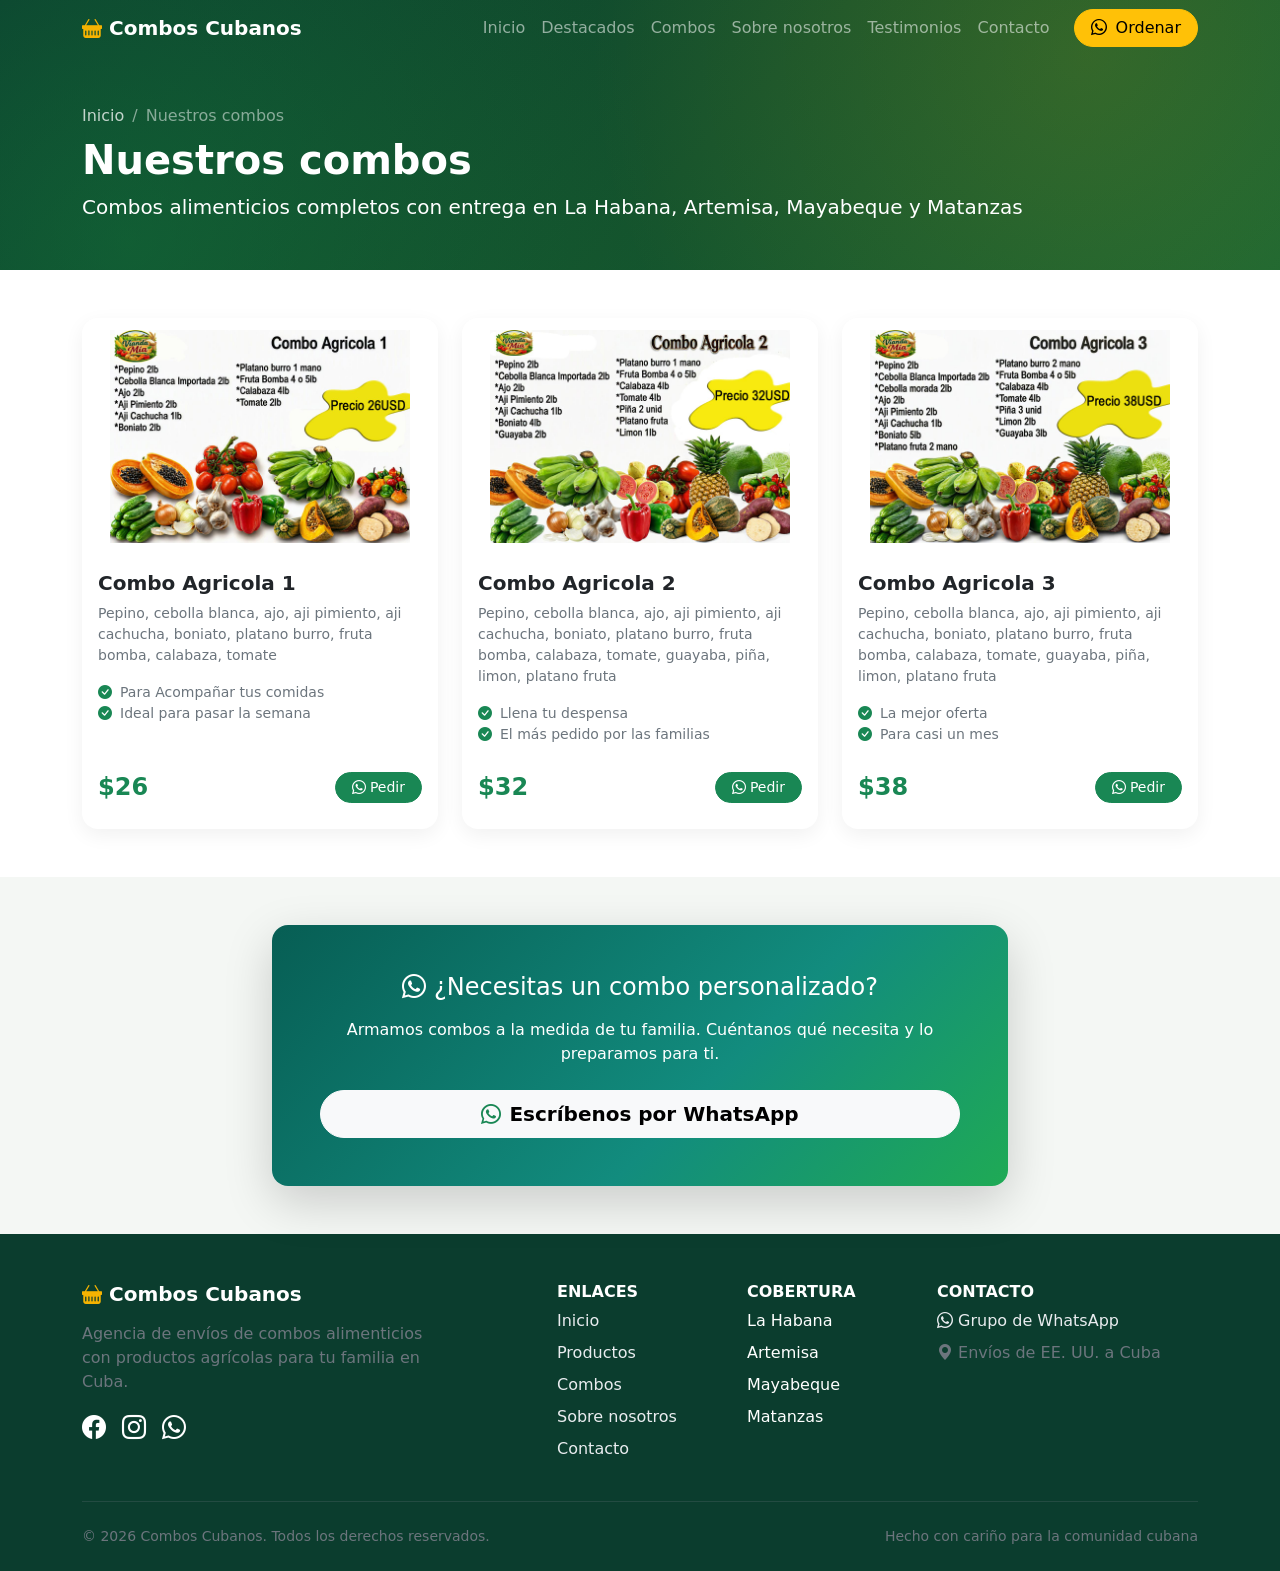
==== combos.html @ f27b458d "commit inicial" ====
<!DOCTYPE html>
<html lang="es">
<head>
  <meta charset="UTF-8">
  <meta name="viewport" content="width=device-width, initial-scale=1">
  <meta name="description" content="Combos alimenticios completos para tu familia en Cuba: Combo Criollo, Combo Familiar y Combo Lechón Asado. Entregas en La Habana, Artemisa, Mayabeque y Matanzas.">
  <title>Nuestros combos | Combos Cubanos</title>
  <link rel="icon" href="img/logo/favicon.ico">
  <link rel="apple-touch-icon" href="img/logo/apple-touch-icon.png">
  <link rel="canonical" href="https://usuario.github.io/comboscubanos/combos.html">
  <link rel="stylesheet" href="vendor/bootstrap/css/bootstrap.min.css">
  <link rel="stylesheet" href="vendor/bootstrap-icons/font/bootstrap-icons.min.css">
  <link rel="stylesheet" href="css/styles.css">
</head>
<body>

  <header>
    <nav class="navbar navbar-expand-lg navbar-dark cc-navbar fixed-top" id="menuPrincipalNav">
      <div class="container">
        <a class="navbar-brand fw-bold" href="index.html">
          <i class="bi bi-basket-fill cc-brand-icon"></i> Combos Cubanos
        </a>
        <button class="navbar-toggler" type="button" data-bs-toggle="collapse" data-bs-target="#menuPrincipal" aria-controls="menuPrincipal" aria-expanded="false" aria-label="Abrir menú">
          <span class="navbar-toggler-icon"></span>
        </button>
        <div class="collapse navbar-collapse" id="menuPrincipal">
          <ul class="navbar-nav ms-auto mb-2 mb-lg-0">
            <li class="nav-item"><a class="nav-link" href="index.html#inicio">Inicio</a></li>
            <li class="nav-item"><a class="nav-link" href="index.html#destacados">Destacados</a></li>
            <li class="nav-item"><a class="nav-link" href="index.html#combos">Combos</a></li>
            <li class="nav-item"><a class="nav-link" href="index.html#nosotros">Sobre nosotros</a></li>
            <li class="nav-item"><a class="nav-link" href="index.html#testimonios">Testimonios</a></li>
            <li class="nav-item"><a class="nav-link" href="index.html#contacto">Contacto</a></li>
          </ul>
          <a href="https://chat.whatsapp.com/GHM9H9OSM0nDAymqvntUZW?s=cl&p=a&iam=2" class="btn btn-warning rounded-pill px-3 ms-lg-3 mt-2 mt-lg-0" target="_blank" rel="noopener">
            <i class="bi bi-whatsapp me-1"></i> Ordenar
          </a>
        </div>
      </div>
    </nav>
  </header>

  <main>
    <section class="cc-page-header text-white">
      <div class="container">
        <nav aria-label="breadcrumb">
          <ol class="breadcrumb mb-2">
            <li class="breadcrumb-item"><a class="text-decoration-none" href="index.html">Inicio</a></li>
            <li class="breadcrumb-item active text-white-50" aria-current="page">Nuestros combos</li>
          </ol>
        </nav>
        <h1 class="display-6 fw-bold">Nuestros combos</h1>
        <p class="lead mb-0">Combos alimenticios completos con entrega en La Habana, Artemisa, Mayabeque y Matanzas</p>
      </div>
    </section>

    <section class="py-5">
      <div class="container">
        <div class="row g-4">
          <div class="col-12 col-md-6 col-lg-4">
            <article class="card cc-card h-100 reveal">
              <img src="img/combos/combo-1-agro.jpg" class="cc-combo-foto" alt="Combo Criollo con ropa vieja, arroz blanco, frijoles negros y plátano maduro" loading="lazy">
              <div class="card-body">
                <h2 class="h5 fw-bold mb-2">Combo Agricola 1</h2>
                <p class="card-text small text-secondary">Pepino, cebolla blanca, ajo, aji pimiento, aji cachucha, boniato, platano burro, fruta bomba, calabaza, tomate</p>
                <ul class="list-unstyled small text-secondary mb-0">
                  <li><i class="bi bi-check-circle-fill text-success me-2"></i>Para Acompañar tus comidas</li>
                  <li><i class="bi bi-check-circle-fill text-success me-2"></i>Ideal para pasar la semana</li>
                </ul>
              </div>
              <div class="card-footer bg-transparent border-0 d-flex align-items-center justify-content-between pb-4">
                <span class="fs-4 fw-bold text-success">$26</span>
                <a href="https://chat.whatsapp.com/GHM9H9OSM0nDAymqvntUZW?s=cl&p=a&iam=2" class="btn btn-success btn-sm rounded-pill px-3" target="_blank" rel="noopener"><i class="bi bi-whatsapp me-1"></i>Pedir</a>
              </div>
            </article>
          </div>
          <div class="col-12 col-md-6 col-lg-4">
            <article class="card cc-card h-100 reveal">
              <img src="img/combos/combo-2-agro.jpg" class="cc-combo-foto" alt="Combo Familiar con picadillo a la habanera, congrí, yuca con mojo y ensalada" loading="lazy">
              <div class="card-body">
                <h2 class="h5 fw-bold mb-2">Combo Agricola 2</h2>
                <p class="card-text small text-secondary">Pepino, cebolla blanca, ajo, aji pimiento, aji cachucha, boniato, platano burro, fruta bomba, calabaza, tomate, guayaba, piña, limon, platano fruta</p>
                <ul class="list-unstyled small text-secondary mb-0">
                  <li><i class="bi bi-check-circle-fill text-success me-2"></i>Llena tu despensa</li>
                  <li><i class="bi bi-check-circle-fill text-success me-2"></i>El más pedido por las familias</li>
                </ul>
              </div>
              <div class="card-footer bg-transparent border-0 d-flex align-items-center justify-content-between pb-4">
                <span class="fs-4 fw-bold text-success">$32</span>
                <a href="https://chat.whatsapp.com/GHM9H9OSM0nDAymqvntUZW?s=cl&p=a&iam=2" class="btn btn-success btn-sm rounded-pill px-3" target="_blank" rel="noopener"><i class="bi bi-whatsapp me-1"></i>Pedir</a>
              </div>
            </article>
          </div>
          <div class="col-12 col-md-6 col-lg-4">
            <article class="card cc-card h-100 reveal">
              <img src="img/combos/combo-3-agro.jpg" class="cc-combo-foto" alt="Combo Lechón Asado con arroz moros, tostones y ensalada criolla" loading="lazy">
              <div class="card-body">
                <h2 class="h5 fw-bold mb-2">Combo Agricola 3</h2>
                <p class="card-text small text-secondary">Pepino, cebolla blanca, ajo, aji pimiento, aji cachucha, boniato, platano burro, fruta bomba, calabaza, tomate,  guayaba, piña, limon, platano fruta</p>
                <ul class="list-unstyled small text-secondary mb-0">
                  <li><i class="bi bi-check-circle-fill text-success me-2"></i>La mejor oferta</li>
                  <li><i class="bi bi-check-circle-fill text-success me-2"></i>Para casi un mes</li>
                </ul>
              </div>
              <div class="card-footer bg-transparent border-0 d-flex align-items-center justify-content-between pb-4">
                <span class="fs-4 fw-bold text-success">$38</span>
                <a href="https://chat.whatsapp.com/GHM9H9OSM0nDAymqvntUZW?s=cl&p=a&iam=2" class="btn btn-success btn-sm rounded-pill px-3" target="_blank" rel="noopener"><i class="bi bi-whatsapp me-1"></i>Pedir</a>
              </div>
            </article>
          </div>
        </div>
      </div>
    </section>

    <section class="py-5 cc-fondo-suave">
      <div class="container">
        <div class="row justify-content-center">
          <div class="col-12 col-lg-8">
            <div class="cc-whatsapp card border-0 rounded-4 shadow-lg p-4 p-lg-5 text-white text-center reveal">
              <h2 class="h4 mb-3"><i class="bi bi-whatsapp me-2"></i>¿Necesitas un combo personalizado?</h2>
              <p class="mb-4">Armamos combos a la medida de tu familia. Cuéntanos qué necesita y lo preparamos para ti.</p>
              <a href="https://chat.whatsapp.com/GHM9H9OSM0nDAymqvntUZW?s=cl&p=a&iam=2" class="btn btn-light btn-lg rounded-pill px-4 fw-semibold" target="_blank" rel="noopener">
                <i class="bi bi-whatsapp text-success me-2"></i>Escríbenos por WhatsApp
              </a>
            </div>
          </div>
        </div>
      </div>
    </section>
  </main>

  <footer class="cc-footer text-white pt-5 pb-4">
    <div class="container">
      <div class="row gy-4">
        <div class="col-12 col-md-6 col-lg-4">
          <a class="h5 fw-bold text-white text-decoration-none d-inline-block mb-3" href="index.html">
            <i class="bi bi-basket-fill cc-brand-icon"></i> Combos Cubanos
          </a>
          <p class="text-secondary mb-3">Agencia de envíos de combos alimenticios con productos agrícolas para tu familia en Cuba.</p>
          <div class="d-flex gap-3 fs-4">
            <a href="#" class="text-white" aria-label="Facebook"><i class="bi bi-facebook"></i></a>
            <a href="#" class="text-white" aria-label="Instagram"><i class="bi bi-instagram"></i></a>
            <a href="https://chat.whatsapp.com/GHM9H9OSM0nDAymqvntUZW?s=cl&p=a&iam=2" class="text-white" aria-label="WhatsApp" target="_blank" rel="noopener"><i class="bi bi-whatsapp"></i></a>
          </div>
        </div>
        <div class="col-6 col-lg-2 offset-lg-1">
          <h3 class="h6 text-uppercase fw-bold">Enlaces</h3>
          <ul class="list-unstyled">
            <li class="mb-2"><a class="text-decoration-none" href="index.html#inicio">Inicio</a></li>
            <li class="mb-2"><a class="text-decoration-none" href="productos.html">Productos</a></li>
            <li class="mb-2"><a class="text-decoration-none" href="combos.html">Combos</a></li>
            <li class="mb-2"><a class="text-decoration-none" href="index.html#nosotros">Sobre nosotros</a></li>
            <li class="mb-2"><a class="text-decoration-none" href="index.html#contacto">Contacto</a></li>
          </ul>
        </div>
        <div class="col-6 col-lg-2">
          <h3 class="h6 text-uppercase fw-bold">Cobertura</h3>
          <ul class="list-unstyled">
            <li class="mb-2">La Habana</li>
            <li class="mb-2">Artemisa</li>
            <li class="mb-2">Mayabeque</li>
            <li class="mb-2">Matanzas</li>
          </ul>
        </div>
        <div class="col-12 col-md-6 col-lg-3">
          <h3 class="h6 text-uppercase fw-bold">Contacto</h3>
          <ul class="list-unstyled">
            <li class="mb-2"><a class="text-decoration-none" href="https://chat.whatsapp.com/GHM9H9OSM0nDAymqvntUZW?s=cl&p=a&iam=2" target="_blank" rel="noopener"><i class="bi bi-whatsapp"></i> Grupo de WhatsApp</a></li>
            <li class="mb-2 text-secondary"><i class="bi bi-geo-alt-fill"></i> Envíos de EE. UU. a Cuba</li>
          </ul>
        </div>
      </div>
      <hr class="border-secondary my-4">
      <div class="d-flex flex-column flex-md-row justify-content-between gap-2 small text-secondary">
        <p class="mb-0">&copy; 2026 Combos Cubanos. Todos los derechos reservados.</p>
        <p class="mb-0">Hecho con cariño para la comunidad cubana</p>
      </div>
    </div>
  </footer>

  <button id="btnSubir" class="btn btn-success rounded-circle shadow" aria-label="Volver arriba">
    <i class="bi bi-arrow-up"></i>
  </button>

  <script src="vendor/bootstrap/js/bootstrap.bundle.min.js"></script>
  <script defer src="js/main.js"></script>
</body>
</html>
---- css/styles.css ----
:root {
  --cc-verde: #15803d;
  --cc-verde-oscuro: #0b3d2e;
  --cc-verde-suave: #e7f2ec;
  --cc-acento: #f5b301;
  --cc-fondo-suave: #f4f7f4;
  --cc-sombra: 0 6px 20px rgba(0, 0, 0, 0.06);
  --cc-sombra-hover: 0 16px 40px rgba(0, 0, 0, 0.12);
}

html {
  scroll-behavior: smooth;
  scroll-padding-top: 72px;
}

body {
  color: #263238;
}

.cc-etiqueta {
  display: block;
  color: var(--cc-verde);
  font-size: 0.8rem;
  font-weight: 700;
  letter-spacing: 0.08em;
  text-transform: uppercase;
  margin-bottom: 0.5rem;
}

.cc-fondo-suave {
  background-color: var(--cc-fondo-suave);
}

.cc-navbar {
  background-color: transparent;
  transition: background-color 0.3s ease, box-shadow 0.3s ease;
}

.cc-navbar.scrolled {
  background-color: var(--cc-verde-oscuro);
  box-shadow: 0 2px 20px rgba(0, 0, 0, 0.25);
}

.cc-brand-icon {
  color: var(--cc-acento);
}

.cc-hero,
.cc-page-header {
  background:
    radial-gradient(circle at 85% 20%, rgba(245, 179, 1, 0.14), transparent 45%),
    radial-gradient(circle at 10% 90%, rgba(21, 128, 61, 0.4), transparent 45%),
    linear-gradient(135deg, var(--cc-verde-oscuro) 0%, #14532d 55%, #166534 100%);
}

.cc-hero {
  padding: 8rem 0 5rem;
}

.cc-page-header {
  padding: 6.5rem 0 3rem;
}

.cc-page-header .breadcrumb {
  --bs-breadcrumb-divider-color: rgba(255, 255, 255, 0.5);
}

.cc-page-header .breadcrumb-item a {
  color: rgba(255, 255, 255, 0.75);
}

.cc-page-header .breadcrumb-item a:hover {
  color: #fff;
}

.cc-producto-foto,
.cc-combo-foto {
  width: 100%;
  object-fit: contain;
  object-position: center;
  background-color: #fff;
  padding: 0.75rem;
  transition: transform 0.3s ease;
}

.cc-producto-foto {
  aspect-ratio: 1 / 1;
}

.cc-combo-foto {
  aspect-ratio: 3 / 2;
}

.cc-card:hover .cc-producto-foto,
.cc-card:hover .cc-combo-foto {
  transform: scale(1.05);
}

.cc-acento {
  color: var(--cc-acento);
}

.cc-hero-badge {
  font-weight: 600;
}

.cc-hero-imagen img {
  width: 100%;
  max-height: 420px;
  object-fit: cover;
}

.cc-tarjeta-flotante {
  position: absolute;
  bottom: -1.25rem;
  left: 1rem;
  max-width: 280px;
}

@media (max-width: 991.98px) {
  .cc-tarjeta-flotante {
    position: static;
    max-width: 320px;
    margin: 1rem auto 0;
  }
}

.cc-carrusel {
  border-radius: 1rem;
}

#carouselDestacados .carousel-item img {
  width: 100%;
  aspect-ratio: 3 / 2;
  object-fit: cover;
  object-position: center;
}

#carouselDestacados .carousel-caption {
  background: rgba(0, 0, 0, 0.5);
  border-radius: 0.5rem;
}

.cc-card {
  border: 0;
  border-radius: 1rem;
  overflow: hidden;
  box-shadow: var(--cc-sombra);
  transition: transform 0.25s ease, box-shadow 0.25s ease;
}

.cc-card:hover {
  transform: translateY(-6px);
  box-shadow: var(--cc-sombra-hover);
}

.cc-card .card-img-top {
  aspect-ratio: 3 / 2;
  object-fit: cover;
}

.cc-zona {
  background-color: var(--cc-verde-suave);
  border: 1px solid rgba(21, 128, 61, 0.12);
  border-radius: 1rem;
  transition: background-color 0.25s ease, transform 0.25s ease;
}

.cc-zona:hover {
  background-color: #d9ecdf;
  transform: translateY(-4px);
}

.cc-testimonio {
  box-shadow: var(--cc-sombra);
}

.cc-avatar {
  width: 48px;
  height: 48px;
  background-color: var(--cc-verde);
  color: #fff;
  flex-shrink: 0;
}

.cc-whatsapp {
  background: linear-gradient(135deg, #075e54 0%, #128c7e 60%, #1faa55 100%);
}

.cc-info-contacto li {
  margin-bottom: 1.25rem;
}

.cc-info-contacto i {
  color: var(--cc-verde);
}

.cc-footer {
  background-color: var(--cc-verde-oscuro);
}

.cc-footer a {
  color: #e9ecef;
}

.cc-footer a:hover {
  color: var(--cc-acento);
}

#btnSubir {
  position: fixed;
  right: 1.5rem;
  bottom: 1.5rem;
  width: 48px;
  height: 48px;
  z-index: 1030;
  opacity: 0;
  visibility: hidden;
  transform: translateY(10px);
  transition: opacity 0.3s ease, transform 0.3s ease, visibility 0.3s ease;
}

#btnSubir.visible {
  opacity: 1;
  visibility: visible;
  transform: translateY(0);
}

.reveal {
  opacity: 0;
  transform: translateY(24px);
  transition: opacity 0.6s ease, transform 0.6s ease;
}

.reveal.reveal-visible {
  opacity: 1;
  transform: translateY(0);
}

@media (prefers-reduced-motion: reduce) {
  html {
    scroll-behavior: auto;
  }

  .reveal {
    opacity: 1;
    transform: none;
    transition: none;
  }

  .cc-card,
  .cc-zona,
  .cc-producto-foto,
  .cc-combo-foto {
    transition: none;
  }
}
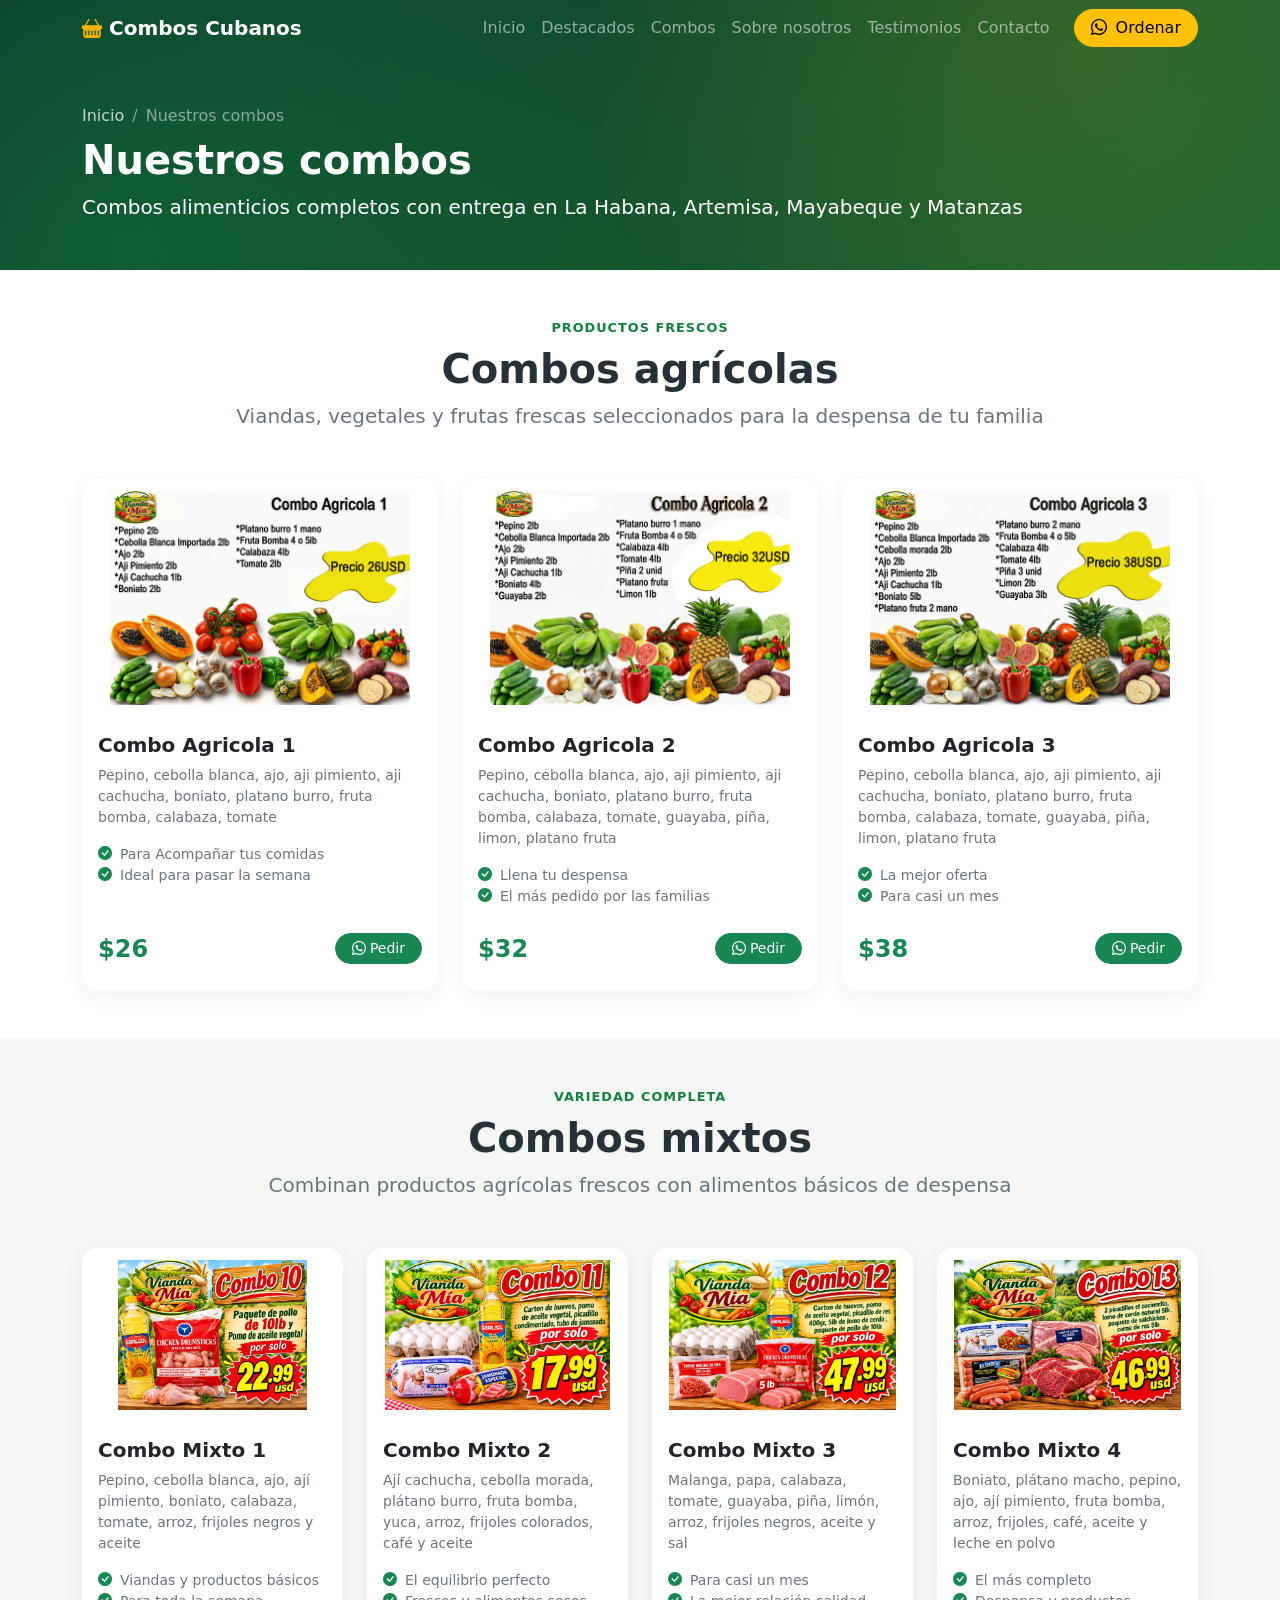
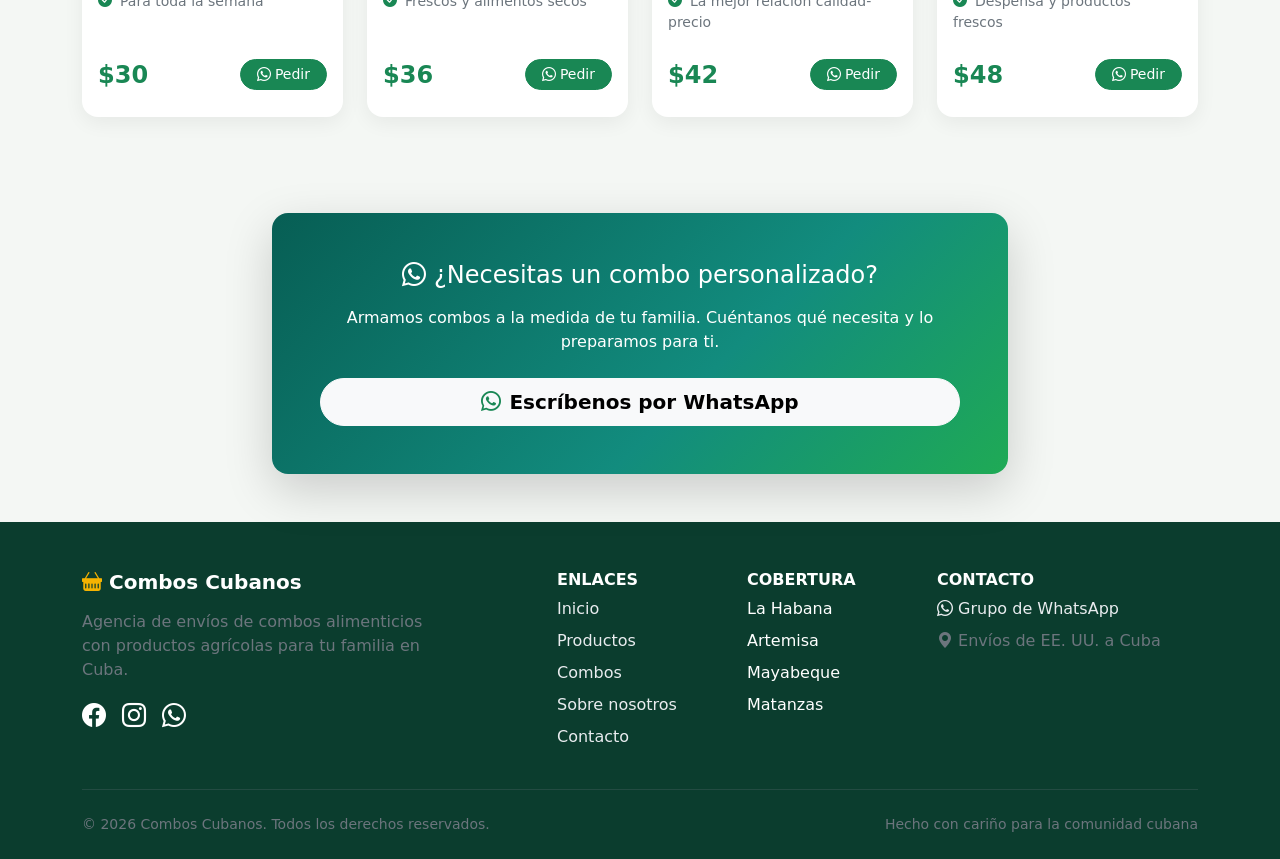
==== commit 13d43ce5: "Agregando combso nuevos y modificando estructura de pagina combos" ====
--- a/combos.html
+++ b/combos.html
@@ -56,6 +56,11 @@
 
     <section class="py-5">
       <div class="container">
+        <div class="text-center mb-5">
+          <span class="cc-etiqueta">Productos frescos</span>
+          <h2 class="display-6 fw-bold">Combos agrícolas</h2>
+          <p class="lead text-secondary mb-0">Viandas, vegetales y frutas frescas seleccionados para la despensa de tu familia</p>
+        </div>
         <div class="row g-4">
           <div class="col-12 col-md-6 col-lg-4">
             <article class="card cc-card h-100 reveal">
@@ -104,6 +109,86 @@
               </div>
               <div class="card-footer bg-transparent border-0 d-flex align-items-center justify-content-between pb-4">
                 <span class="fs-4 fw-bold text-success">$38</span>
+                <a href="https://chat.whatsapp.com/GHM9H9OSM0nDAymqvntUZW?s=cl&p=a&iam=2" class="btn btn-success btn-sm rounded-pill px-3" target="_blank" rel="noopener"><i class="bi bi-whatsapp me-1"></i>Pedir</a>
+              </div>
+            </article>
+          </div>
+        </div>
+      </div>
+    </section>
+
+    <section class="py-5 cc-fondo-suave">
+      <div class="container">
+        <div class="text-center mb-5">
+          <span class="cc-etiqueta">Variedad completa</span>
+          <h2 class="display-6 fw-bold">Combos mixtos</h2>
+          <p class="lead text-secondary mb-0">Combinan productos agrícolas frescos con alimentos básicos de despensa</p>
+        </div>
+        <div class="row g-4">
+          <div class="col-12 col-md-6 col-lg-3">
+            <article class="card cc-card h-100 reveal">
+              <img src="img/combos/combos mixtos/combo 10.jpg" class="cc-combo-foto" alt="Combo Mixto 1 con viandas frescas, arroz, frijoles y aceite" loading="lazy">
+              <div class="card-body">
+                <h2 class="h5 fw-bold mb-2">Combo Mixto 1</h2>
+                <p class="card-text small text-secondary">Pepino, cebolla blanca, ajo, ají pimiento, boniato, calabaza, tomate, arroz, frijoles negros y aceite</p>
+                <ul class="list-unstyled small text-secondary mb-0">
+                  <li><i class="bi bi-check-circle-fill text-success me-2"></i>Viandas y productos básicos</li>
+                  <li><i class="bi bi-check-circle-fill text-success me-2"></i>Para toda la semana</li>
+                </ul>
+              </div>
+              <div class="card-footer bg-transparent border-0 d-flex align-items-center justify-content-between pb-4">
+                <span class="fs-4 fw-bold text-success">$30</span>
+                <a href="https://chat.whatsapp.com/GHM9H9OSM0nDAymqvntUZW?s=cl&p=a&iam=2" class="btn btn-success btn-sm rounded-pill px-3" target="_blank" rel="noopener"><i class="bi bi-whatsapp me-1"></i>Pedir</a>
+              </div>
+            </article>
+          </div>
+          <div class="col-12 col-md-6 col-lg-3">
+            <article class="card cc-card h-100 reveal">
+              <img src="img/combos/combos mixtos/combo 11.jpg" class="cc-combo-foto" alt="Combo Mixto 2 con ají cachucha, frutas, arroz, frijoles y café" loading="lazy">
+              <div class="card-body">
+                <h2 class="h5 fw-bold mb-2">Combo Mixto 2</h2>
+                <p class="card-text small text-secondary">Ají cachucha, cebolla morada, plátano burro, fruta bomba, yuca, arroz, frijoles colorados, café y aceite</p>
+                <ul class="list-unstyled small text-secondary mb-0">
+                  <li><i class="bi bi-check-circle-fill text-success me-2"></i>El equilibrio perfecto</li>
+                  <li><i class="bi bi-check-circle-fill text-success me-2"></i>Frescos y alimentos secos</li>
+                </ul>
+              </div>
+              <div class="card-footer bg-transparent border-0 d-flex align-items-center justify-content-between pb-4">
+                <span class="fs-4 fw-bold text-success">$36</span>
+                <a href="https://chat.whatsapp.com/GHM9H9OSM0nDAymqvntUZW?s=cl&p=a&iam=2" class="btn btn-success btn-sm rounded-pill px-3" target="_blank" rel="noopener"><i class="bi bi-whatsapp me-1"></i>Pedir</a>
+              </div>
+            </article>
+          </div>
+          <div class="col-12 col-md-6 col-lg-3">
+            <article class="card cc-card h-100 reveal">
+              <img src="img/combos/combos mixtos/combo 12.jpg" class="cc-combo-foto" alt="Combo Mixto 3 con malanga, papa, frutas, arroz, frijoles y sal" loading="lazy">
+              <div class="card-body">
+                <h2 class="h5 fw-bold mb-2">Combo Mixto 3</h2>
+                <p class="card-text small text-secondary">Malanga, papa, calabaza, tomate, guayaba, piña, limón, arroz, frijoles negros, aceite y sal</p>
+                <ul class="list-unstyled small text-secondary mb-0">
+                  <li><i class="bi bi-check-circle-fill text-success me-2"></i>Para casi un mes</li>
+                  <li><i class="bi bi-check-circle-fill text-success me-2"></i>La mejor relación calidad-precio</li>
+                </ul>
+              </div>
+              <div class="card-footer bg-transparent border-0 d-flex align-items-center justify-content-between pb-4">
+                <span class="fs-4 fw-bold text-success">$42</span>
+                <a href="https://chat.whatsapp.com/GHM9H9OSM0nDAymqvntUZW?s=cl&p=a&iam=2" class="btn btn-success btn-sm rounded-pill px-3" target="_blank" rel="noopener"><i class="bi bi-whatsapp me-1"></i>Pedir</a>
+              </div>
+            </article>
+          </div>
+          <div class="col-12 col-md-6 col-lg-3">
+            <article class="card cc-card h-100 reveal">
+              <img src="img/combos/combos mixtos/combo 13.jpg" class="cc-combo-foto" alt="Combo Mixto 4 con viandas, frutas, arroz, frijoles, café y leche en polvo" loading="lazy">
+              <div class="card-body">
+                <h2 class="h5 fw-bold mb-2">Combo Mixto 4</h2>
+                <p class="card-text small text-secondary">Boniato, plátano macho, pepino, ajo, ají pimiento, fruta bomba, arroz, frijoles, café, aceite y leche en polvo</p>
+                <ul class="list-unstyled small text-secondary mb-0">
+                  <li><i class="bi bi-check-circle-fill text-success me-2"></i>El más completo</li>
+                  <li><i class="bi bi-check-circle-fill text-success me-2"></i>Despensa y productos frescos</li>
+                </ul>
+              </div>
+              <div class="card-footer bg-transparent border-0 d-flex align-items-center justify-content-between pb-4">
+                <span class="fs-4 fw-bold text-success">$48</span>
                 <a href="https://chat.whatsapp.com/GHM9H9OSM0nDAymqvntUZW?s=cl&p=a&iam=2" class="btn btn-success btn-sm rounded-pill px-3" target="_blank" rel="noopener"><i class="bi bi-whatsapp me-1"></i>Pedir</a>
               </div>
             </article>
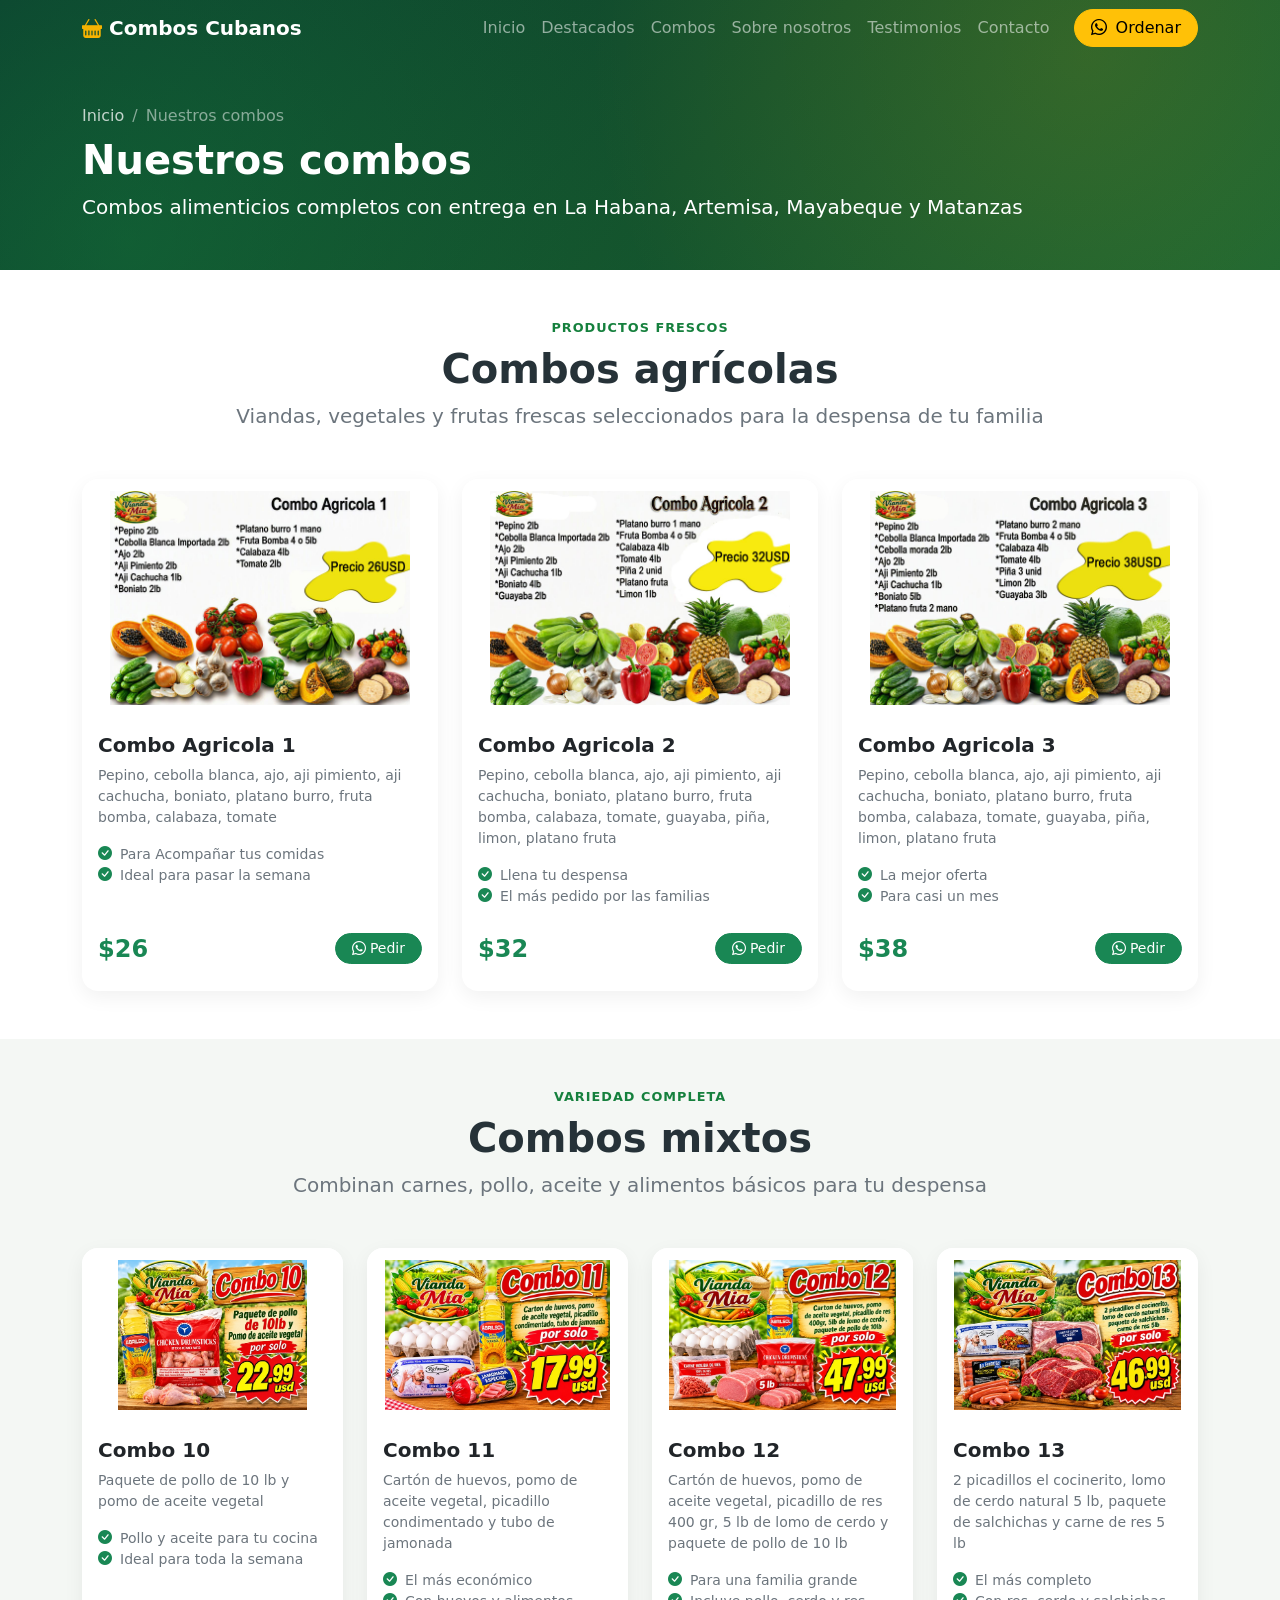
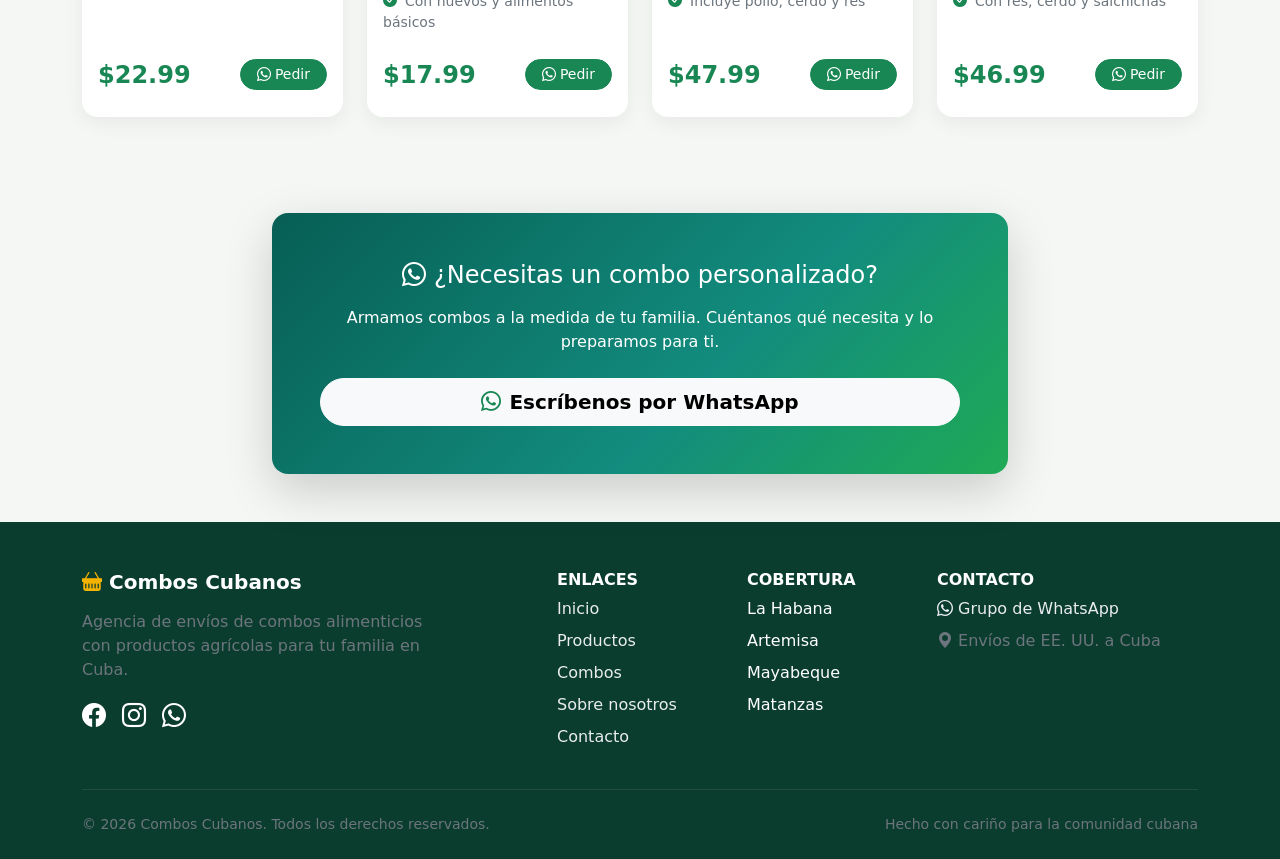
==== commit 5eb977ad: "actualizando precios y datos de combso nuevos" ====
--- a/combos.html
+++ b/combos.html
@@ -122,73 +122,73 @@
         <div class="text-center mb-5">
           <span class="cc-etiqueta">Variedad completa</span>
           <h2 class="display-6 fw-bold">Combos mixtos</h2>
-          <p class="lead text-secondary mb-0">Combinan productos agrícolas frescos con alimentos básicos de despensa</p>
+          <p class="lead text-secondary mb-0">Combinan carnes, pollo, aceite y alimentos básicos para tu despensa</p>
         </div>
         <div class="row g-4">
           <div class="col-12 col-md-6 col-lg-3">
             <article class="card cc-card h-100 reveal">
-              <img src="img/combos/combos mixtos/combo 10.jpg" class="cc-combo-foto" alt="Combo Mixto 1 con viandas frescas, arroz, frijoles y aceite" loading="lazy">
-              <div class="card-body">
-                <h2 class="h5 fw-bold mb-2">Combo Mixto 1</h2>
-                <p class="card-text small text-secondary">Pepino, cebolla blanca, ajo, ají pimiento, boniato, calabaza, tomate, arroz, frijoles negros y aceite</p>
-                <ul class="list-unstyled small text-secondary mb-0">
-                  <li><i class="bi bi-check-circle-fill text-success me-2"></i>Viandas y productos básicos</li>
-                  <li><i class="bi bi-check-circle-fill text-success me-2"></i>Para toda la semana</li>
-                </ul>
-              </div>
-              <div class="card-footer bg-transparent border-0 d-flex align-items-center justify-content-between pb-4">
-                <span class="fs-4 fw-bold text-success">$30</span>
-                <a href="https://chat.whatsapp.com/GHM9H9OSM0nDAymqvntUZW?s=cl&p=a&iam=2" class="btn btn-success btn-sm rounded-pill px-3" target="_blank" rel="noopener"><i class="bi bi-whatsapp me-1"></i>Pedir</a>
-              </div>
-            </article>
-          </div>
-          <div class="col-12 col-md-6 col-lg-3">
-            <article class="card cc-card h-100 reveal">
-              <img src="img/combos/combos mixtos/combo 11.jpg" class="cc-combo-foto" alt="Combo Mixto 2 con ají cachucha, frutas, arroz, frijoles y café" loading="lazy">
-              <div class="card-body">
-                <h2 class="h5 fw-bold mb-2">Combo Mixto 2</h2>
-                <p class="card-text small text-secondary">Ají cachucha, cebolla morada, plátano burro, fruta bomba, yuca, arroz, frijoles colorados, café y aceite</p>
-                <ul class="list-unstyled small text-secondary mb-0">
-                  <li><i class="bi bi-check-circle-fill text-success me-2"></i>El equilibrio perfecto</li>
-                  <li><i class="bi bi-check-circle-fill text-success me-2"></i>Frescos y alimentos secos</li>
-                </ul>
-              </div>
-              <div class="card-footer bg-transparent border-0 d-flex align-items-center justify-content-between pb-4">
-                <span class="fs-4 fw-bold text-success">$36</span>
-                <a href="https://chat.whatsapp.com/GHM9H9OSM0nDAymqvntUZW?s=cl&p=a&iam=2" class="btn btn-success btn-sm rounded-pill px-3" target="_blank" rel="noopener"><i class="bi bi-whatsapp me-1"></i>Pedir</a>
-              </div>
-            </article>
-          </div>
-          <div class="col-12 col-md-6 col-lg-3">
-            <article class="card cc-card h-100 reveal">
-              <img src="img/combos/combos mixtos/combo 12.jpg" class="cc-combo-foto" alt="Combo Mixto 3 con malanga, papa, frutas, arroz, frijoles y sal" loading="lazy">
-              <div class="card-body">
-                <h2 class="h5 fw-bold mb-2">Combo Mixto 3</h2>
-                <p class="card-text small text-secondary">Malanga, papa, calabaza, tomate, guayaba, piña, limón, arroz, frijoles negros, aceite y sal</p>
-                <ul class="list-unstyled small text-secondary mb-0">
-                  <li><i class="bi bi-check-circle-fill text-success me-2"></i>Para casi un mes</li>
-                  <li><i class="bi bi-check-circle-fill text-success me-2"></i>La mejor relación calidad-precio</li>
-                </ul>
-              </div>
-              <div class="card-footer bg-transparent border-0 d-flex align-items-center justify-content-between pb-4">
-                <span class="fs-4 fw-bold text-success">$42</span>
-                <a href="https://chat.whatsapp.com/GHM9H9OSM0nDAymqvntUZW?s=cl&p=a&iam=2" class="btn btn-success btn-sm rounded-pill px-3" target="_blank" rel="noopener"><i class="bi bi-whatsapp me-1"></i>Pedir</a>
-              </div>
-            </article>
-          </div>
-          <div class="col-12 col-md-6 col-lg-3">
-            <article class="card cc-card h-100 reveal">
-              <img src="img/combos/combos mixtos/combo 13.jpg" class="cc-combo-foto" alt="Combo Mixto 4 con viandas, frutas, arroz, frijoles, café y leche en polvo" loading="lazy">
-              <div class="card-body">
-                <h2 class="h5 fw-bold mb-2">Combo Mixto 4</h2>
-                <p class="card-text small text-secondary">Boniato, plátano macho, pepino, ajo, ají pimiento, fruta bomba, arroz, frijoles, café, aceite y leche en polvo</p>
+              <img src="img/combos/combos mixtos/combo 10.jpg" class="cc-combo-foto" alt="Combo 10 con paquete de pollo de 10 lb y pomo de aceite vegetal" loading="lazy">
+              <div class="card-body">
+                <h2 class="h5 fw-bold mb-2">Combo 10</h2>
+                <p class="card-text small text-secondary">Paquete de pollo de 10 lb y pomo de aceite vegetal</p>
+                <ul class="list-unstyled small text-secondary mb-0">
+                  <li><i class="bi bi-check-circle-fill text-success me-2"></i>Pollo y aceite para tu cocina</li>
+                  <li><i class="bi bi-check-circle-fill text-success me-2"></i>Ideal para toda la semana</li>
+                </ul>
+              </div>
+              <div class="card-footer bg-transparent border-0 d-flex align-items-center justify-content-between pb-4">
+                <span class="fs-4 fw-bold text-success">$22.99</span>
+                <a href="https://chat.whatsapp.com/GHM9H9OSM0nDAymqvntUZW?s=cl&p=a&iam=2" class="btn btn-success btn-sm rounded-pill px-3" target="_blank" rel="noopener"><i class="bi bi-whatsapp me-1"></i>Pedir</a>
+              </div>
+            </article>
+          </div>
+          <div class="col-12 col-md-6 col-lg-3">
+            <article class="card cc-card h-100 reveal">
+              <img src="img/combos/combos mixtos/combo 11.jpg" class="cc-combo-foto" alt="Combo 11 con cartón de huevos, aceite vegetal, picadillo condimentado y tubo de jamonada" loading="lazy">
+              <div class="card-body">
+                <h2 class="h5 fw-bold mb-2">Combo 11</h2>
+                <p class="card-text small text-secondary">Cartón de huevos, pomo de aceite vegetal, picadillo condimentado y tubo de jamonada</p>
+                <ul class="list-unstyled small text-secondary mb-0">
+                  <li><i class="bi bi-check-circle-fill text-success me-2"></i>El más económico</li>
+                  <li><i class="bi bi-check-circle-fill text-success me-2"></i>Con huevos y alimentos básicos</li>
+                </ul>
+              </div>
+              <div class="card-footer bg-transparent border-0 d-flex align-items-center justify-content-between pb-4">
+                <span class="fs-4 fw-bold text-success">$17.99</span>
+                <a href="https://chat.whatsapp.com/GHM9H9OSM0nDAymqvntUZW?s=cl&p=a&iam=2" class="btn btn-success btn-sm rounded-pill px-3" target="_blank" rel="noopener"><i class="bi bi-whatsapp me-1"></i>Pedir</a>
+              </div>
+            </article>
+          </div>
+          <div class="col-12 col-md-6 col-lg-3">
+            <article class="card cc-card h-100 reveal">
+              <img src="img/combos/combos mixtos/combo 12.jpg" class="cc-combo-foto" alt="Combo 12 con huevos, aceite vegetal, picadillo de res, lomo de cerdo y pollo de 10 lb" loading="lazy">
+              <div class="card-body">
+                <h2 class="h5 fw-bold mb-2">Combo 12</h2>
+                <p class="card-text small text-secondary">Cartón de huevos, pomo de aceite vegetal, picadillo de res 400 gr, 5 lb de lomo de cerdo y paquete de pollo de 10 lb</p>
+                <ul class="list-unstyled small text-secondary mb-0">
+                  <li><i class="bi bi-check-circle-fill text-success me-2"></i>Para una familia grande</li>
+                  <li><i class="bi bi-check-circle-fill text-success me-2"></i>Incluye pollo, cerdo y res</li>
+                </ul>
+              </div>
+              <div class="card-footer bg-transparent border-0 d-flex align-items-center justify-content-between pb-4">
+                <span class="fs-4 fw-bold text-success">$47.99</span>
+                <a href="https://chat.whatsapp.com/GHM9H9OSM0nDAymqvntUZW?s=cl&p=a&iam=2" class="btn btn-success btn-sm rounded-pill px-3" target="_blank" rel="noopener"><i class="bi bi-whatsapp me-1"></i>Pedir</a>
+              </div>
+            </article>
+          </div>
+          <div class="col-12 col-md-6 col-lg-3">
+            <article class="card cc-card h-100 reveal">
+              <img src="img/combos/combos mixtos/combo 13.jpg" class="cc-combo-foto" alt="Combo 13 con 2 picadillos el cocinerito, lomo de cerdo, salchichas y carne de res" loading="lazy">
+              <div class="card-body">
+                <h2 class="h5 fw-bold mb-2">Combo 13</h2>
+                <p class="card-text small text-secondary">2 picadillos el cocinerito, lomo de cerdo natural 5 lb, paquete de salchichas y carne de res 5 lb</p>
                 <ul class="list-unstyled small text-secondary mb-0">
                   <li><i class="bi bi-check-circle-fill text-success me-2"></i>El más completo</li>
-                  <li><i class="bi bi-check-circle-fill text-success me-2"></i>Despensa y productos frescos</li>
-                </ul>
-              </div>
-              <div class="card-footer bg-transparent border-0 d-flex align-items-center justify-content-between pb-4">
-                <span class="fs-4 fw-bold text-success">$48</span>
+                  <li><i class="bi bi-check-circle-fill text-success me-2"></i>Con res, cerdo y salchichas</li>
+                </ul>
+              </div>
+              <div class="card-footer bg-transparent border-0 d-flex align-items-center justify-content-between pb-4">
+                <span class="fs-4 fw-bold text-success">$46.99</span>
                 <a href="https://chat.whatsapp.com/GHM9H9OSM0nDAymqvntUZW?s=cl&p=a&iam=2" class="btn btn-success btn-sm rounded-pill px-3" target="_blank" rel="noopener"><i class="bi bi-whatsapp me-1"></i>Pedir</a>
               </div>
             </article>
